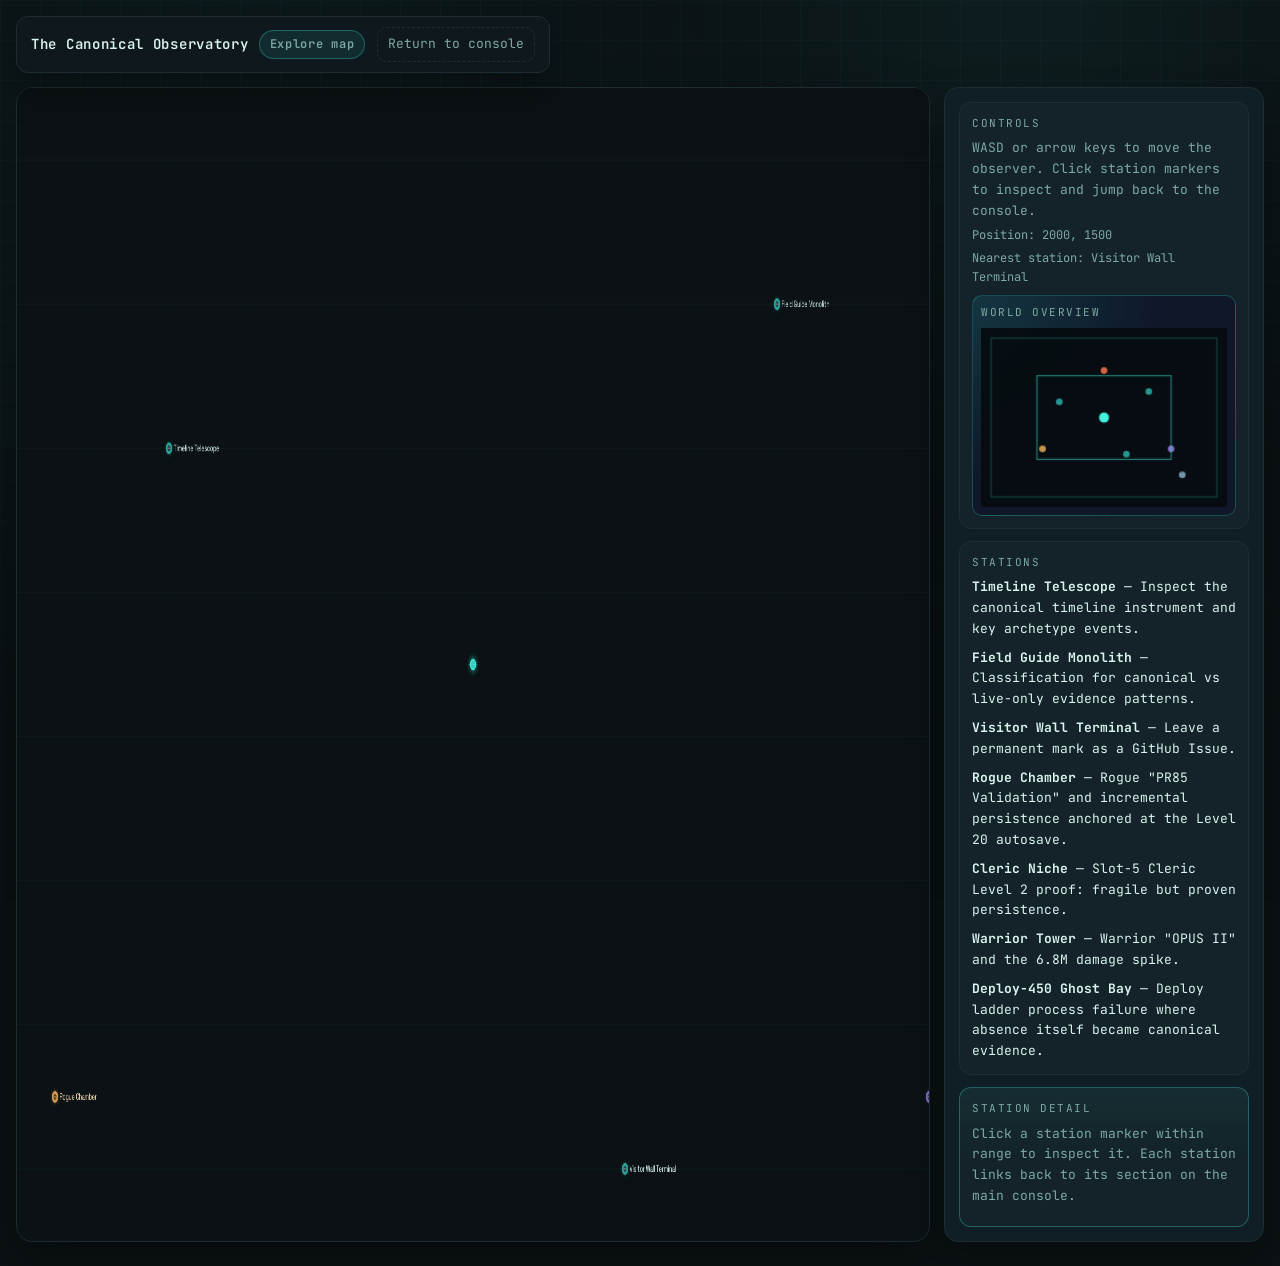
==== explore.html @ 48f5d378 "Add minimap HUD and archetype theming to explore map" ====
<!DOCTYPE html>
<html lang="en">
<head>
  <meta charset="UTF-8">
  <meta name="viewport" content="width=device-width, initial-scale=1.0">
  <title>The Canonical Observatory — Explore</title>
  <link rel="preconnect" href="https://fonts.googleapis.com">
  <link rel="preconnect" href="https://fonts.gstatic.com" crossorigin>
  <link href="https://fonts.googleapis.com/css2?family=JetBrains+Mono:wght@400;600&family=Space+Grotesk:wght@400;600&display=swap" rel="stylesheet">
  <link rel="stylesheet" href="styles.css">
</head>
<body class="explore-body">
  <div class="grid-overlay"></div>
  <header class="explore-header">
    <div class="explore-header__title">
      <span class="explore-header__name">The Canonical Observatory</span>
      <span class="pill pill--quiet explore-pill">Explore map</span>
    </div>
    <a class="explore-return" href="index.html">Return to console</a>
  </header>

  <main class="explore-shell">
    <div class="explore-canvas-wrap">
      <canvas id="world-canvas" width="2400" height="1600">Your browser does not support canvas rendering.</canvas>
    </div>
    <aside class="explore-hud">
      <div class="explore-hud__section">
        <div class="explore-hud__title">Controls</div>
        <p class="explore-hud__copy">WASD or arrow keys to move the observer. Click station markers to inspect and jump back to the console.</p>
        <p class="explore-hud__meta" id="coords-display">Position: 2000, 1500 (world units).</p>
        <p class="explore-hud__meta" id="nearby-display">Nearest station: Timeline Telescope.</p>
        <div class="explore-minimap">
          <div class="explore-minimap__label">World overview</div>
          <canvas id="minimap-canvas" width="220" height="160">Minimap overview of the Canonical Observatory.</canvas>
        </div>
      </div>
      <div class="explore-hud__section">
        <div class="explore-hud__title">Stations</div>
        <ul class="explore-hud__list">
          <li><strong>Timeline Telescope</strong> — Inspect the canonical timeline instrument and key archetype events.</li>
          <li><strong>Field Guide Monolith</strong> — Classification for canonical vs live-only evidence patterns.</li>
          <li><strong>Visitor Wall Terminal</strong> — Leave a permanent mark as a GitHub Issue.</li>
          <li><strong>Rogue Chamber</strong> — Rogue "PR85 Validation" and incremental persistence anchored at the Level 20 autosave.</li>
          <li><strong>Cleric Niche</strong> — Slot-5 Cleric Level 2 proof: fragile but proven persistence.</li>
          <li><strong>Warrior Tower</strong> — Warrior "OPUS II" and the 6.8M damage spike.</li>
          <li><strong>Deploy-450 Ghost Bay</strong> — Deploy ladder process failure where absence itself became canonical evidence.</li>
        </ul>
      </div>
      <div class="explore-hud__section explore-detail" id="station-detail">
        <div class="explore-hud__title">Station detail</div>
        <p class="explore-hud__copy">Move through the map and click a station marker to inspect its role and open its console view.</p>
      </div>
    </aside>
  </main>

  <script src="explore.js"></script>
</body>
</html>
---- styles.css ----
:root {
  --bg: #0b1114;
  --bg-panel: #0f181d;
  --bg-elevated: #0f1f25;
  --text: #d9f3ed;
  --muted: #7da9a1;
  --accent: #34d3c5;
  --accent-strong: #46ffe8;
  --border: #1e2d33;
  --danger: #ff5f5f;
}

*,
*::before,
*::after {
  box-sizing: border-box;
}

body {
  margin: 0;
  font-family: 'JetBrains Mono', 'Space Grotesk', system-ui, sans-serif;
  background: radial-gradient(ellipse at 20% 20%, rgba(52, 211, 197, 0.08), transparent 35%),
              radial-gradient(ellipse at 80% 0%, rgba(70, 255, 232, 0.06), transparent 30%),
              var(--bg);
  color: var(--text);
  line-height: 1.6;
  min-height: 100vh;
  padding: 32px 24px 80px;
}

a {
  color: var(--accent);
  text-decoration: none;
}

h1, h2, h3 {
  margin: 0;
  font-weight: 600;
  letter-spacing: 0.03em;
}

p {
  margin: 0 0 12px 0;
}

.grid-overlay {
  position: fixed;
  inset: 0;
  background-image: linear-gradient(rgba(52, 211, 197, 0.05) 1px, transparent 1px),
                    linear-gradient(90deg, rgba(52, 211, 197, 0.05) 1px, transparent 1px);
  background-size: 40px 40px;
  pointer-events: none;
  opacity: 0.6;
  z-index: 0;
}

.hero {
  position: relative;
  z-index: 1;
  display: grid;
  grid-template-columns: minmax(280px, 1.1fr) minmax(260px, 0.9fr);
  gap: 20px;
  align-items: stretch;
  margin-bottom: 28px;
}

.hero__intro {
  background: linear-gradient(145deg, rgba(52, 211, 197, 0.08), rgba(52, 211, 197, 0));
  border: 1px solid var(--border);
  border-radius: 16px;
  padding: 24px;
  box-shadow: 0 30px 80px rgba(0, 0, 0, 0.35);
}

.hero__intro h1 {
  font-size: 42px;
  text-shadow: 0 0 18px rgba(52, 211, 197, 0.35);
}

.hero__intro .lede {
  color: var(--muted);
  max-width: 620px;
}

.eyebrow {
  color: var(--accent);
  letter-spacing: 0.2em;
  font-size: 12px;
  text-transform: uppercase;
}

.hero__status {
  display: flex;
  flex-wrap: wrap;
  gap: 8px;
  margin: 18px 0;
}

.pill {
  display: inline-flex;
  align-items: center;
  gap: 8px;
  border-radius: 999px;
  padding: 6px 12px;
  border: 1px solid var(--border);
  background: rgba(255, 255, 255, 0.03);
  color: var(--text);
  font-size: 13px;
}

.pill--good {
  border-color: rgba(70, 255, 232, 0.45);
  color: var(--accent-strong);
}

.pill--warn {
  border-color: rgba(255, 95, 95, 0.3);
  color: #ff9f9f;
}

.pill--quiet {
  color: var(--muted);
}

.hero__cta {
  display: flex;
  gap: 12px;
  margin-top: 12px;
}

.btn {
  background: var(--accent);
  color: #031a17;
  padding: 12px 16px;
  border-radius: 12px;
  border: none;
  cursor: pointer;
  font-weight: 600;
  box-shadow: 0 10px 25px rgba(52, 211, 197, 0.35);
  transition: transform 0.15s ease, box-shadow 0.2s ease, background 0.2s ease;
}

.btn:hover {
  transform: translateY(-2px);
  box-shadow: 0 14px 35px rgba(52, 211, 197, 0.45);
}

.btn--ghost {
  background: transparent;
  color: var(--accent);
  border: 1px solid var(--border);
  box-shadow: none;
}

.btn--full {
  width: 100%;
  text-align: center;
}

.hero__panel {
  background: var(--bg-panel);
  border: 1px solid var(--border);
  border-radius: 16px;
  padding: 16px;
  display: flex;
  flex-direction: column;
  gap: 12px;
  box-shadow: 0 20px 60px rgba(0, 0, 0, 0.35);
}

.panel__title {
  color: var(--accent);
  font-size: 14px;
  letter-spacing: 0.08em;
  text-transform: uppercase;
}

.panel__body {
  display: grid;
  gap: 10px;
}

.panel__line {
  display: flex;
  justify-content: space-between;
  border-bottom: 1px dashed var(--border);
  padding: 6px 4px;
  color: var(--muted);
}

.panel__line strong {
  color: var(--text);
}

.panel__footer {
  font-size: 13px;
  color: var(--muted);
}

.content {
  position: relative;
  z-index: 1;
  display: grid;
  gap: 18px;
}

.card {
  background: var(--bg-panel);
  border: 1px solid var(--border);
  border-radius: 16px;
  overflow: hidden;
  box-shadow: 0 16px 40px rgba(0, 0, 0, 0.28);
}

.card__header {
  display: flex;
  justify-content: space-between;
  align-items: center;
  padding: 16px 18px;
  background: linear-gradient(90deg, rgba(52, 211, 197, 0.14), transparent);
  border-bottom: 1px solid var(--border);
}

.card__title {
  font-size: 18px;
  letter-spacing: 0.06em;
}

.card__accent {
  color: var(--muted);
  font-size: 13px;
}

.card__body {
  padding: 18px;
}

.intro {
  color: var(--text);
}

.intro__grid {
  display: grid;
  grid-template-columns: repeat(auto-fit, minmax(180px, 1fr));
  gap: 12px;
  margin-top: 16px;
}

.intro__item {
  padding: 12px;
  border: 1px solid var(--border);
  border-radius: 12px;
  background: rgba(255, 255, 255, 0.02);
}

.label {
  color: var(--muted);
  font-size: 12px;
  letter-spacing: 0.1em;
  text-transform: uppercase;
}

.value {
  color: var(--text);
  font-weight: 600;
}

.controls {
  display: flex;
  gap: 10px;
  flex-wrap: wrap;
  margin-bottom: 16px;
}

.chip {
  background: transparent;
  border: 1px solid var(--border);
  color: var(--text);
  border-radius: 999px;
  padding: 8px 14px;
  cursor: pointer;
  transition: border 0.15s ease, color 0.15s ease, transform 0.12s ease;
}

.chip.active {
  border-color: var(--accent);
  color: var(--accent-strong);
  transform: translateY(-2px);
}

.timeline-layout {
  display: flex;
  gap: 16px;
  align-items: stretch;
  flex-wrap: wrap;
}

.timeline-layout__list {
  flex: 2 1 320px;
  min-width: 260px;
}

.timeline-detail {
  flex: 1 1 260px;
  min-width: 240px;
  border: 1px solid var(--border);
  border-radius: 12px;
  padding: 14px;
  background: var(--bg-elevated);
}

.timeline-legend {
  display: flex;
  flex-wrap: wrap;
  gap: 10px;
  margin: 6px 0 14px;
}

.legend__item {
  display: flex;
  align-items: center;
  gap: 6px;
  font-size: 12px;
  color: var(--muted);
}

.legend-dot {
  width: 9px;
  height: 9px;
  border-radius: 50%;
  background: var(--muted);
}

.legend-dot--canonical {
  background: var(--accent);
  box-shadow: 0 0 8px rgba(70, 255, 232, 0.6);
}

.legend-dot--live {
  background: var(--danger);
  box-shadow: 0 0 8px rgba(255, 95, 95, 0.4);
}

.marks__guide {
  margin-top: 12px;
  padding: 10px 12px;
  border-radius: 10px;
  border: 1px dashed var(--border);
  background: rgba(255, 255, 255, 0.02);
}

.marks__guide-title {
  display: block;
  font-size: 0.78rem;
  letter-spacing: 0.12em;
  text-transform: uppercase;
  color: var(--muted);
  margin-bottom: 4px;
}

.marks__guide-copy {
  font-size: 0.86rem;
  color: var(--muted);
  margin: 0 0 6px;
}

.marks__guide-list {
  list-style: none;
  padding: 0;
  margin: 0;
  display: grid;
  gap: 4px;
}

.marks__guide-list li {
  display: grid;
  grid-template-columns: minmax(80px, auto) 1fr;
  column-gap: 10px;
  row-gap: 2px;
  align-items: flex-start;
  padding: 6px 8px;
  border-radius: 8px;
}

.marks__guide-label {
  font-size: 0.82rem;
  letter-spacing: 0.08em;
  text-transform: uppercase;
  color: var(--muted);
}

.marks__guide-text {
  font-size: 0.86rem;
}

.marks__guide-item--active {
  background: rgba(52, 211, 197, 0.07);
  border: 1px solid rgba(52, 211, 197, 0.45);
}

.marks__guide-item--active .marks__guide-label {
  color: var(--accent-strong);
}

.timeline {
  display: grid;
  grid-template-columns: repeat(auto-fit, minmax(240px, 1fr));
  gap: 14px;
}

.event {
  border: 1px solid var(--border);
  border-radius: 12px;
  padding: 12px;
  background: var(--bg-elevated);
  position: relative;
  overflow: hidden;
}

.event--active {
  outline: 1px solid var(--accent);
  box-shadow: 0 0 0 1px rgba(52, 211, 197, 0.4);
}

.event::before {
  content: '';
  position: absolute;
  inset: 0;
  background: linear-gradient(145deg, rgba(52, 211, 197, 0.08), transparent 60%);
  opacity: 0.7;
  pointer-events: none;
}

.event__type {
  display: flex;
  align-items: center;
  gap: 8px;
  margin-bottom: 8px;
}

.dot {
  width: 10px;
  height: 10px;
  border-radius: 50%;
  background: var(--muted);
}

.event--canonical .dot {
  background: var(--accent);
  box-shadow: 0 0 12px rgba(70, 255, 232, 0.6);
}

.event--live .dot {
  background: var(--danger);
  box-shadow: 0 0 12px rgba(255, 95, 95, 0.4);
}

.event__title {
  font-weight: 600;
  margin-bottom: 6px;
}

.event__sha {
  font-family: 'JetBrains Mono', monospace;
  font-size: 13px;
  color: var(--muted);
}

.event__desc {
  color: var(--text);
  margin-top: 8px;
}

.event__meta {
  display: flex;
  justify-content: space-between;
  align-items: center;
  color: var(--muted);
  font-size: 13px;
  margin-top: 8px;
}

.detail__eyebrow {
  font-size: 11px;
  letter-spacing: 0.16em;
  text-transform: uppercase;
  color: var(--muted);
  margin-bottom: 6px;
}

.detail__title {
  font-size: 16px;
  margin: 0 0 6px;
}

.detail__meta-row {
  display: flex;
  flex-wrap: wrap;
  gap: 8px;
  align-items: center;
  margin-bottom: 6px;
}

.detail__timestamp {
  font-size: 12px;
  color: var(--muted);
  margin-bottom: 8px;
}

.detail__desc {
  font-size: 13px;
  color: var(--text);
  margin-bottom: 10px;
}

.detail__guide-hint {
  font-size: 0.85rem;
  color: var(--muted);
  margin-top: 0.75rem;
}

.detail__actions a,
.detail__note {
  font-size: 12px;
  color: var(--muted);
}

.detail__actions a {
  color: var(--accent);
}

.detail__placeholder {
  color: var(--muted);
  font-size: 13px;
}

.detail__hint {
  margin: 0;
}

.guide-grid {
  display: grid;
  grid-template-columns: repeat(auto-fit, minmax(260px, 1fr));
  gap: 1.5rem;
  margin-bottom: 12px;
}

.guide-column {
  background: var(--bg-elevated);
  border: 1px solid var(--border);
  border-radius: 12px;
  padding: 16px 20px;
}

.guide-eyebrow {
  font-size: 0.8rem;
  letter-spacing: 0.08em;
  text-transform: uppercase;
  color: var(--muted);
  margin-bottom: 0.25rem;
}

.guide-list {
  list-style: none;
  padding: 0;
  margin: 10px 0 0;
}

.guide-list li {
  display: flex;
  align-items: flex-start;
  gap: 8px;
  margin-bottom: 8px;
  color: var(--text);
}

.guide-list li::before {
  content: '•';
  color: var(--accent);
  display: inline-block;
  transform: translateY(2px);
}

.marks {
  display: grid;
  grid-template-columns: repeat(auto-fit, minmax(260px, 1fr));
  gap: 16px;
}

.marks__form {
  border: 1px solid var(--border);
  border-radius: 12px;
  padding: 12px;
  background: rgba(255, 255, 255, 0.02);
}

.marks__form label {
  display: grid;
  gap: 6px;
  margin-bottom: 12px;
  color: var(--muted);
}

.marks__form input,
.marks__form select,
.marks__form textarea {
  width: 100%;
  padding: 10px;
  border-radius: 10px;
  border: 1px solid var(--border);
  background: #0c1418;
  color: var(--text);
  font-family: 'JetBrains Mono', monospace;
}

.marks__guide {
  border: 1px dashed var(--border);
  background: var(--bg-elevated);
  padding: 10px 12px;
  border-radius: 12px;
  margin-top: 10px;
}

.marks__guide-title {
  display: inline-block;
  font-size: 11px;
  letter-spacing: 0.12em;
  text-transform: uppercase;
  color: var(--muted);
}

.marks__guide-copy {
  font-size: 12px;
  color: var(--muted);
  margin: 6px 0 8px;
}

.marks__guide-list {
  list-style: none;
  padding: 0;
  margin: 0;
  display: grid;
  gap: 8px;
}

.marks__guide-list li {
  display: grid;
  grid-template-columns: 140px 1fr;
  gap: 8px;
  padding: 8px 10px;
  border-radius: 10px;
  border: 1px solid transparent;
}

.marks__guide-label {
  letter-spacing: 0.1em;
  text-transform: uppercase;
  font-size: 12px;
  color: var(--muted);
}

.marks__guide-text {
  font-size: 13px;
  color: var(--text);
}

.marks__guide-item--active {
  background: rgba(52, 211, 197, 0.06);
  border-color: rgba(52, 211, 197, 0.45);
}

.marks__guide-item--active .marks__guide-label {
  color: var(--accent-strong);
}

.marks__templates {
  margin-top: 1.2rem;
  padding: 1rem 1.25rem;
  border-radius: 0.9rem;
  border: 1px solid rgba(148, 163, 184, 0.35);
  background: rgba(15, 23, 42, 0.85);
}

.marks__templates-eyebrow {
  font-size: 0.75rem;
  text-transform: uppercase;
  letter-spacing: 0.14em;
  color: var(--muted-fg);
  margin-bottom: 0.15rem;
}

.marks__templates-title {
  font-size: 0.95rem;
  margin: 0 0 0.15rem;
}

.marks__templates-copy {
  font-size: 0.8rem;
  color: var(--muted-fg);
  margin: 0 0 0.8rem;
}

.marks__templates-grid {
  display: grid;
  grid-template-columns: repeat(auto-fit, minmax(180px, 1fr));
  gap: 0.5rem;
}

.marks__template {
  display: flex;
  flex-direction: column;
  align-items: flex-start;
  padding: 0.65rem 0.75rem;
  border-radius: 0.7rem;
  border: 1px solid rgba(148, 163, 184, 0.35);
  background: rgba(15, 23, 42, 0.95);
  cursor: pointer;
  color: inherit;
  text-align: left;
  transition: border-color 0.15s ease, background-color 0.15s ease, transform 0.1s ease;
}

.marks__template:hover,
.marks__template:focus-visible {
  border-color: var(--accent);
  background: rgba(8, 47, 73, 0.9);
  outline: none;
  transform: translateY(-1px);
}

.marks__template-kicker {
  font-size: 0.7rem;
  text-transform: uppercase;
  letter-spacing: 0.14em;
  color: var(--accent);
  margin-bottom: 0.1rem;
}

.marks__template-title {
  font-size: 0.85rem;
  font-weight: 500;
  margin-bottom: 0.05rem;
}

.marks__template-hint {
  font-size: 0.78rem;
  color: var(--muted-fg);
}

.marks__helper {
  font-size: 0.8rem;
  color: var(--muted-fg);
  margin: 8px 0 10px;
  line-height: 1.55;
}

.field-warn {
  border-color: var(--danger) !important;
  box-shadow: 0 0 0 2px rgba(255, 95, 95, 0.25);
}

.marks__note {
  color: var(--muted);
  font-size: 12px;
}

.marks__list {
  display: grid;
  gap: 12px;
}

.mark {
  border: 1px solid var(--border);
  border-radius: 12px;
  padding: 12px;
  background: var(--bg-elevated);
}

.mark__meta {
  display: flex;
  justify-content: space-between;
  align-items: center;
  margin-bottom: 6px;
  font-size: 13px;
}

.hash {
  color: var(--accent-strong);
  font-family: 'JetBrains Mono', monospace;
}

.placeholder {
  color: var(--muted);
}

.footer {
  margin-top: 28px;
  display: flex;
  justify-content: space-between;
  align-items: center;
  color: var(--muted);
  font-size: 13px;
}

.footer__links {
  display: flex;
  gap: 12px;
}

.pulse {
  display: inline-block;
  width: 10px;
  height: 10px;
  border-radius: 50%;
  background: var(--accent);
  box-shadow: 0 0 0 0 rgba(52, 211, 197, 0.8);
  animation: pulse 2s infinite;
  margin-right: 6px;
}

.grid-overlay::after {
  content: '';
  position: absolute;
  inset: 0;
  background: linear-gradient(180deg, rgba(0, 0, 0, 0) 0%, rgba(11, 17, 20, 0.7) 80%);
}

@keyframes pulse {
  0% { box-shadow: 0 0 0 0 rgba(52, 211, 197, 0.7); }
  70% { box-shadow: 0 0 0 12px rgba(52, 211, 197, 0); }
  100% { box-shadow: 0 0 0 0 rgba(52, 211, 197, 0); }
}

@media (max-width: 900px) {
  .hero {
    grid-template-columns: 1fr;
  }
}

@media (max-width: 640px) {
  body {
    padding: 18px 12px 64px;
  }

  .hero__intro h1 {
    font-size: 32px;
  }
}

/* Explore view */
.explore-body {
  display: flex;
  flex-direction: column;
  min-height: 100vh;
  padding: 16px 16px 24px;
  background: radial-gradient(ellipse at 20% 20%, rgba(52, 211, 197, 0.08), transparent 35%),
              radial-gradient(ellipse at 80% 0%, rgba(70, 255, 232, 0.06), transparent 30%),
              var(--bg);
}

.explore-header {
  position: relative;
  z-index: 2;
  display: flex;
  align-items: center;
  gap: 12px;
  align-self: flex-start;
  padding: 10px 14px;
  border: 1px solid var(--border);
  border-radius: 12px;
  background: var(--bg-panel);
  box-shadow: 0 16px 36px rgba(0, 0, 0, 0.32);
}

.explore-header__title {
  display: flex;
  align-items: center;
  gap: 10px;
  font-weight: 600;
  letter-spacing: 0.05em;
  font-size: 14px;
}

.explore-header__name {
  color: var(--text);
}

.explore-pill {
  padding: 4px 10px;
  font-size: 12px;
  border-color: rgba(52, 211, 197, 0.35);
  background: rgba(52, 211, 197, 0.1);
}

.explore-return {
  color: var(--muted);
  font-size: 13px;
  padding: 6px 10px;
  border: 1px dashed var(--border);
  border-radius: 10px;
  transition: color 0.15s ease, border-color 0.15s ease;
}

.explore-return:hover {
  color: var(--accent);
  border-color: rgba(52, 211, 197, 0.5);
}

.explore-shell {
  position: relative;
  z-index: 1;
  display: flex;
  gap: 14px;
  flex: 1;
  margin-top: 14px;
}

.explore-canvas-wrap {
  flex: 1;
  border: 1px solid var(--border);
  border-radius: 16px;
  overflow: hidden;
  background: var(--bg-panel);
  box-shadow: 0 20px 48px rgba(0, 0, 0, 0.32);
  min-height: 420px;
}

.explore-canvas-wrap canvas {
  width: 100%;
  height: 100%;
  display: block;
}

.explore-hud {
  width: 320px;
  max-width: 360px;
  min-width: 260px;
  border: 1px solid var(--border);
  border-radius: 14px;
  background: var(--bg-elevated);
  padding: 14px;
  display: flex;
  flex-direction: column;
  gap: 12px;
  box-shadow: 0 16px 36px rgba(0, 0, 0, 0.32);
}

.explore-hud__section {
  border: 1px solid var(--border);
  border-radius: 12px;
  padding: 12px;
  background: rgba(255, 255, 255, 0.02);
}

.explore-hud__title {
  letter-spacing: 0.14em;
  text-transform: uppercase;
  font-size: 11px;
  color: var(--muted);
  margin-bottom: 6px;
}

.explore-hud__copy {
  font-size: 13px;
  color: var(--muted);
  margin: 0;
}

.explore-hud__meta {
  font-size: 12px;
  color: var(--muted);
  margin: 4px 0 0;
}

.explore-minimap {
  margin-top: 8px;
  padding: 8px;
  border-radius: 10px;
  border: 1px solid rgba(52, 211, 197, 0.28);
  background: radial-gradient(circle at 0% 0%, rgba(52, 211, 197, 0.16), transparent 55%),
              rgba(15, 23, 42, 0.9);
}

.explore-minimap__label {
  font-size: 11px;
  letter-spacing: 0.14em;
  text-transform: uppercase;
  color: var(--muted);
  margin-bottom: 6px;
}

.explore-minimap canvas {
  width: 100%;
  height: auto;
  display: block;
}

.explore-hud__list {
  list-style: none;
  padding: 0;
  margin: 6px 0 0;
  display: grid;
  gap: 8px;
  font-size: 13px;
  color: var(--text);
}

.explore-detail {
  border-color: rgba(52, 211, 197, 0.35);
  background: linear-gradient(180deg, rgba(52, 211, 197, 0.06), transparent 50%), rgba(255, 255, 255, 0.02);
  min-height: 140px;
}

.explore-detail__body {
  display: grid;
  gap: 6px;
}

.explore-detail__name {
  font-weight: 600;
  color: var(--accent-strong);
}

.explore-detail__role {
  font-size: 13px;
  color: var(--text);
}

.explore-detail__archetype {
  font-size: 11px;
  letter-spacing: 0.16em;
  text-transform: uppercase;
  color: var(--accent-strong);
  margin: 2px 0 2px;
}

.explore-detail__desc,
.explore-detail__coords {
  font-size: 13px;
  color: var(--muted);
  margin: 0;
}

.explore-detail__action {
  justify-self: start;
  margin-top: 4px;
  padding: 8px 12px;
  border-radius: 10px;
  border: 1px solid var(--accent);
  background: rgba(52, 211, 197, 0.12);
  color: var(--accent-strong);
  cursor: pointer;
  font-weight: 600;
  font-size: 13px;
  transition: transform 0.12s ease, box-shadow 0.15s ease;
}

.explore-detail__action:hover {
  transform: translateY(-1px);
  box-shadow: 0 10px 24px rgba(52, 211, 197, 0.25);
}
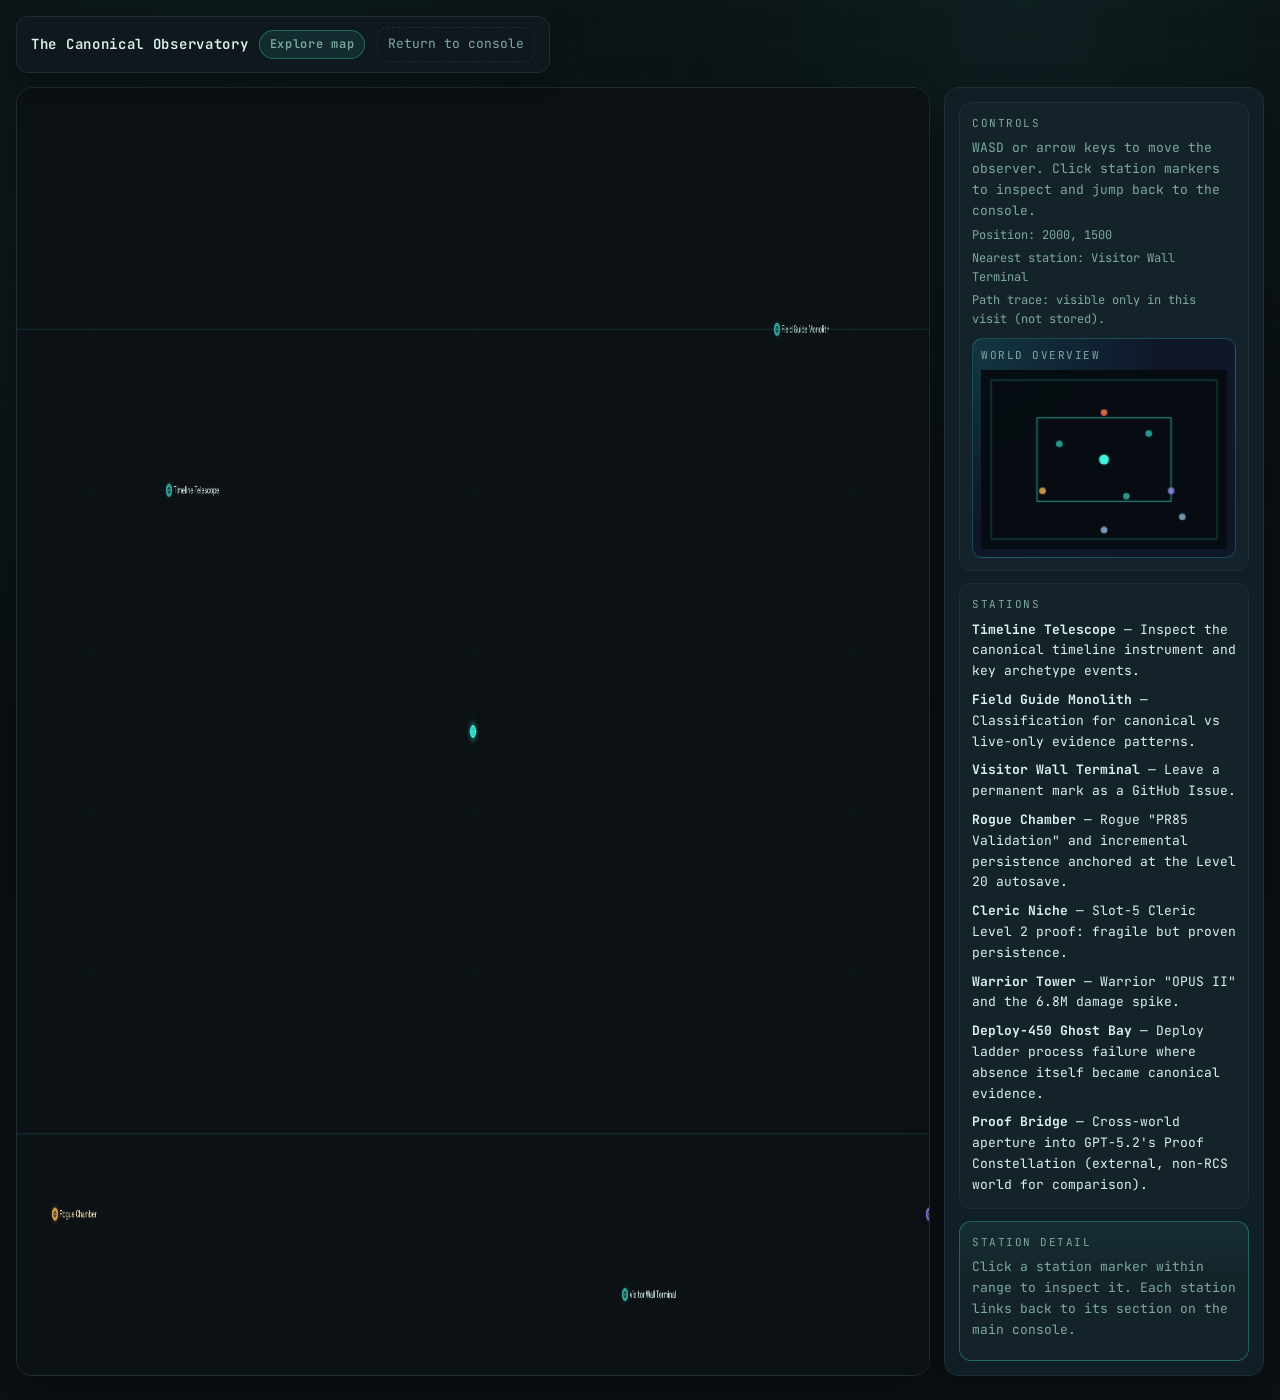
==== commit 9d8a1e5f: "Add path trace, refined grid, and Proof Bridge cross-world station" ====
--- a/explore.html
+++ b/explore.html
@@ -29,6 +29,7 @@
         <p class="explore-hud__copy">WASD or arrow keys to move the observer. Click station markers to inspect and jump back to the console.</p>
         <p class="explore-hud__meta" id="coords-display">Position: 2000, 1500 (world units).</p>
         <p class="explore-hud__meta" id="nearby-display">Nearest station: Timeline Telescope.</p>
+        <p class="explore-hud__meta">Path trace: visible only in this visit (not stored).</p>
         <div class="explore-minimap">
           <div class="explore-minimap__label">World overview</div>
           <canvas id="minimap-canvas" width="220" height="160">Minimap overview of the Canonical Observatory.</canvas>
@@ -44,6 +45,7 @@
           <li><strong>Cleric Niche</strong> — Slot-5 Cleric Level 2 proof: fragile but proven persistence.</li>
           <li><strong>Warrior Tower</strong> — Warrior "OPUS II" and the 6.8M damage spike.</li>
           <li><strong>Deploy-450 Ghost Bay</strong> — Deploy ladder process failure where absence itself became canonical evidence.</li>
+          <li><strong>Proof Bridge</strong> — Cross-world aperture into GPT-5.2's Proof Constellation (external, non-RCS world for comparison).</li>
         </ul>
       </div>
       <div class="explore-hud__section explore-detail" id="station-detail">
--- a/styles.css
+++ b/styles.css
@@ -46,11 +46,11 @@
 .grid-overlay {
   position: fixed;
   inset: 0;
-  background-image: linear-gradient(rgba(52, 211, 197, 0.05) 1px, transparent 1px),
-                    linear-gradient(90deg, rgba(52, 211, 197, 0.05) 1px, transparent 1px);
+  background-image: linear-gradient(rgba(52, 211, 197, 0.035) 1px, transparent 1px),
+                    linear-gradient(90deg, rgba(52, 211, 197, 0.035) 1px, transparent 1px);
   background-size: 40px 40px;
   pointer-events: none;
-  opacity: 0.6;
+  opacity: 0.35;
   z-index: 0;
 }
 
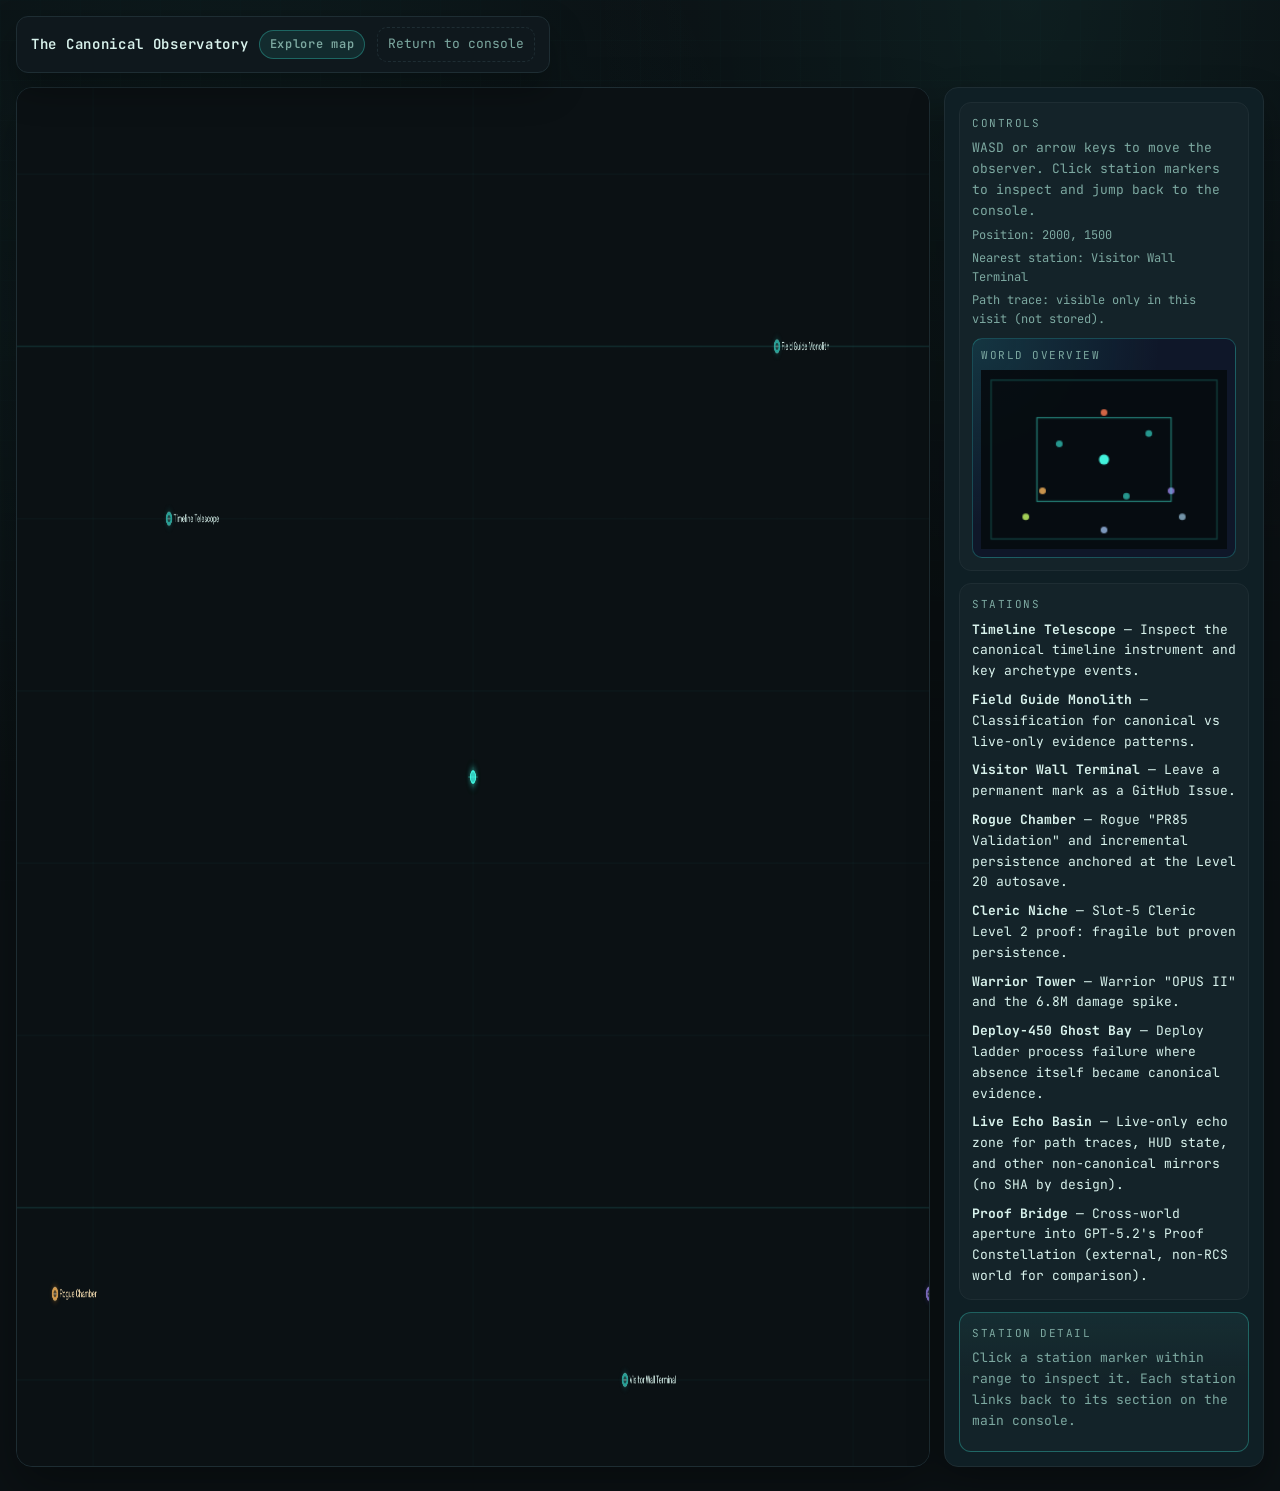
==== commit 0ebc0970: "Add Live Echo Basin station and live-only archetype" ====
--- a/explore.html
+++ b/explore.html
@@ -45,6 +45,7 @@
           <li><strong>Cleric Niche</strong> — Slot-5 Cleric Level 2 proof: fragile but proven persistence.</li>
           <li><strong>Warrior Tower</strong> — Warrior "OPUS II" and the 6.8M damage spike.</li>
           <li><strong>Deploy-450 Ghost Bay</strong> — Deploy ladder process failure where absence itself became canonical evidence.</li>
+          <li><strong>Live Echo Basin</strong> — Live-only echo zone for path traces, HUD state, and other non-canonical mirrors (no SHA by design).</li>
           <li><strong>Proof Bridge</strong> — Cross-world aperture into GPT-5.2's Proof Constellation (external, non-RCS world for comparison).</li>
         </ul>
       </div>
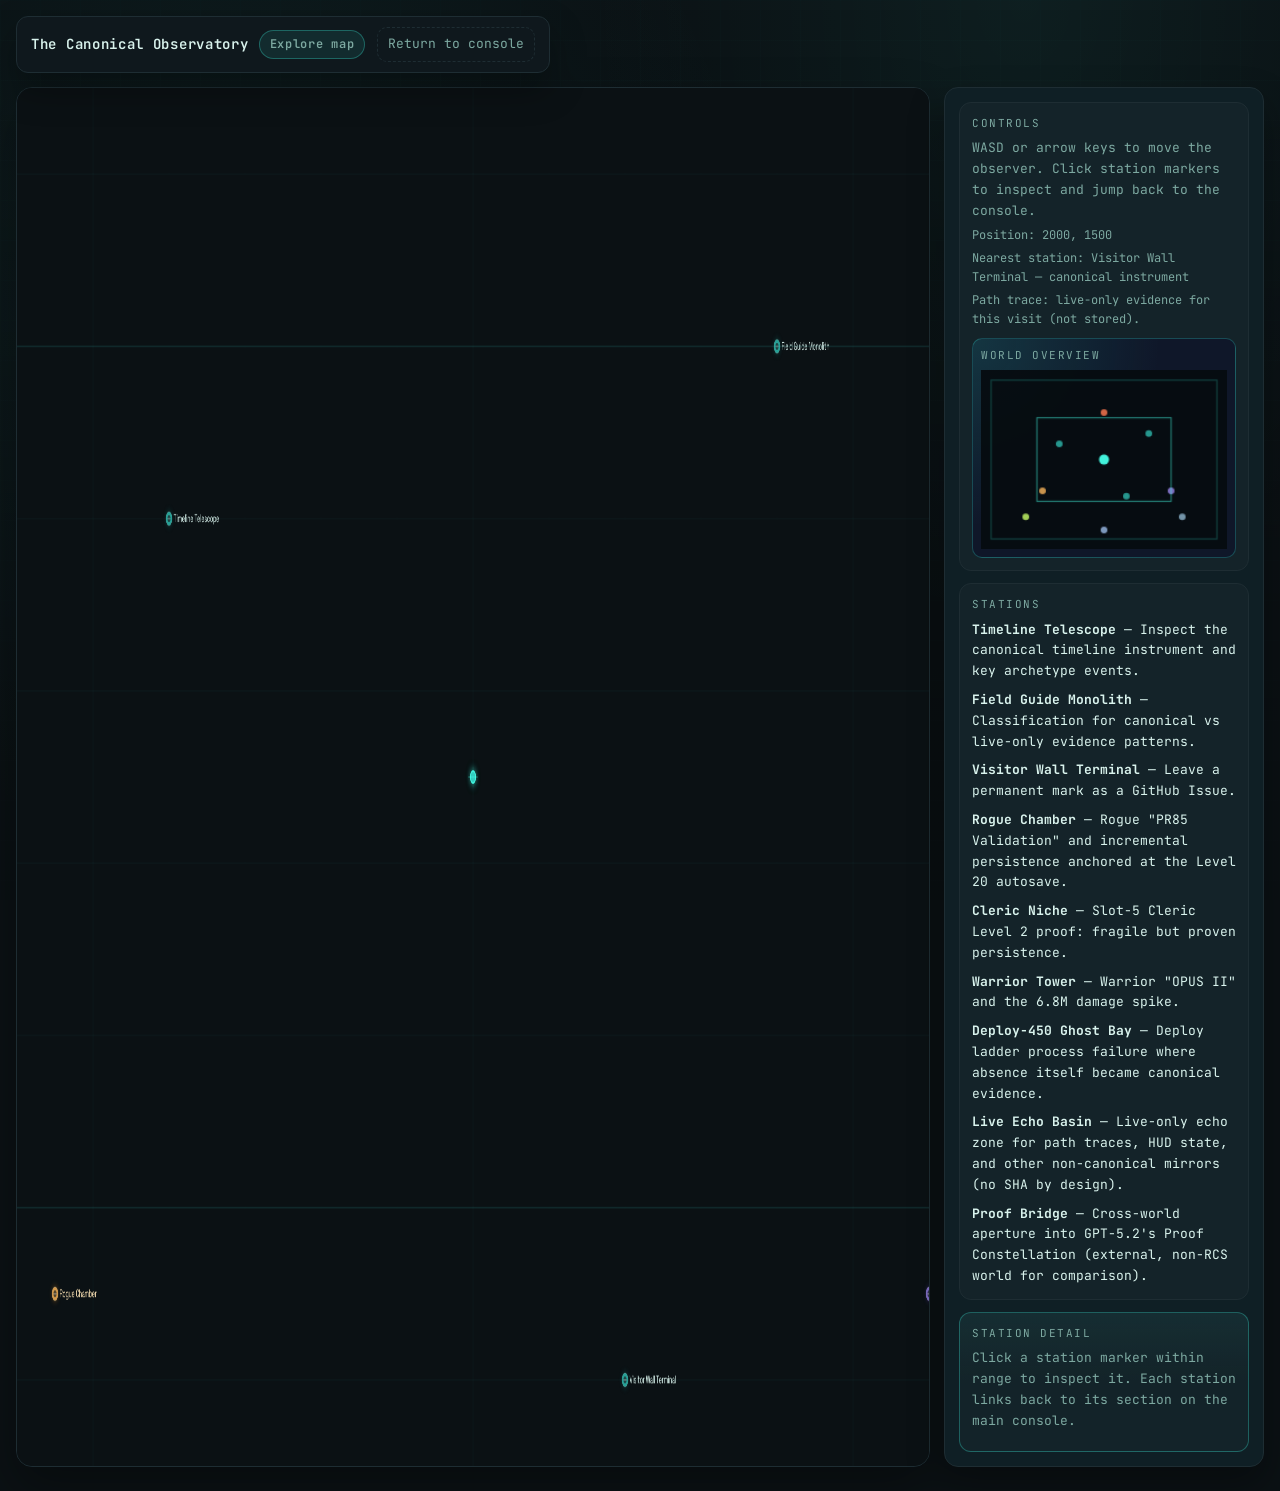
==== commit bf936396: "Clarify explore HUD semantics for canonical, live-only, and external stations" ====
--- a/explore.html
+++ b/explore.html
@@ -29,7 +29,7 @@
         <p class="explore-hud__copy">WASD or arrow keys to move the observer. Click station markers to inspect and jump back to the console.</p>
         <p class="explore-hud__meta" id="coords-display">Position: 2000, 1500 (world units).</p>
         <p class="explore-hud__meta" id="nearby-display">Nearest station: Timeline Telescope.</p>
-        <p class="explore-hud__meta">Path trace: visible only in this visit (not stored).</p>
+        <p class="explore-hud__meta">Path trace: live-only evidence for this visit (not stored).</p>
         <div class="explore-minimap">
           <div class="explore-minimap__label">World overview</div>
           <canvas id="minimap-canvas" width="220" height="160">Minimap overview of the Canonical Observatory.</canvas>
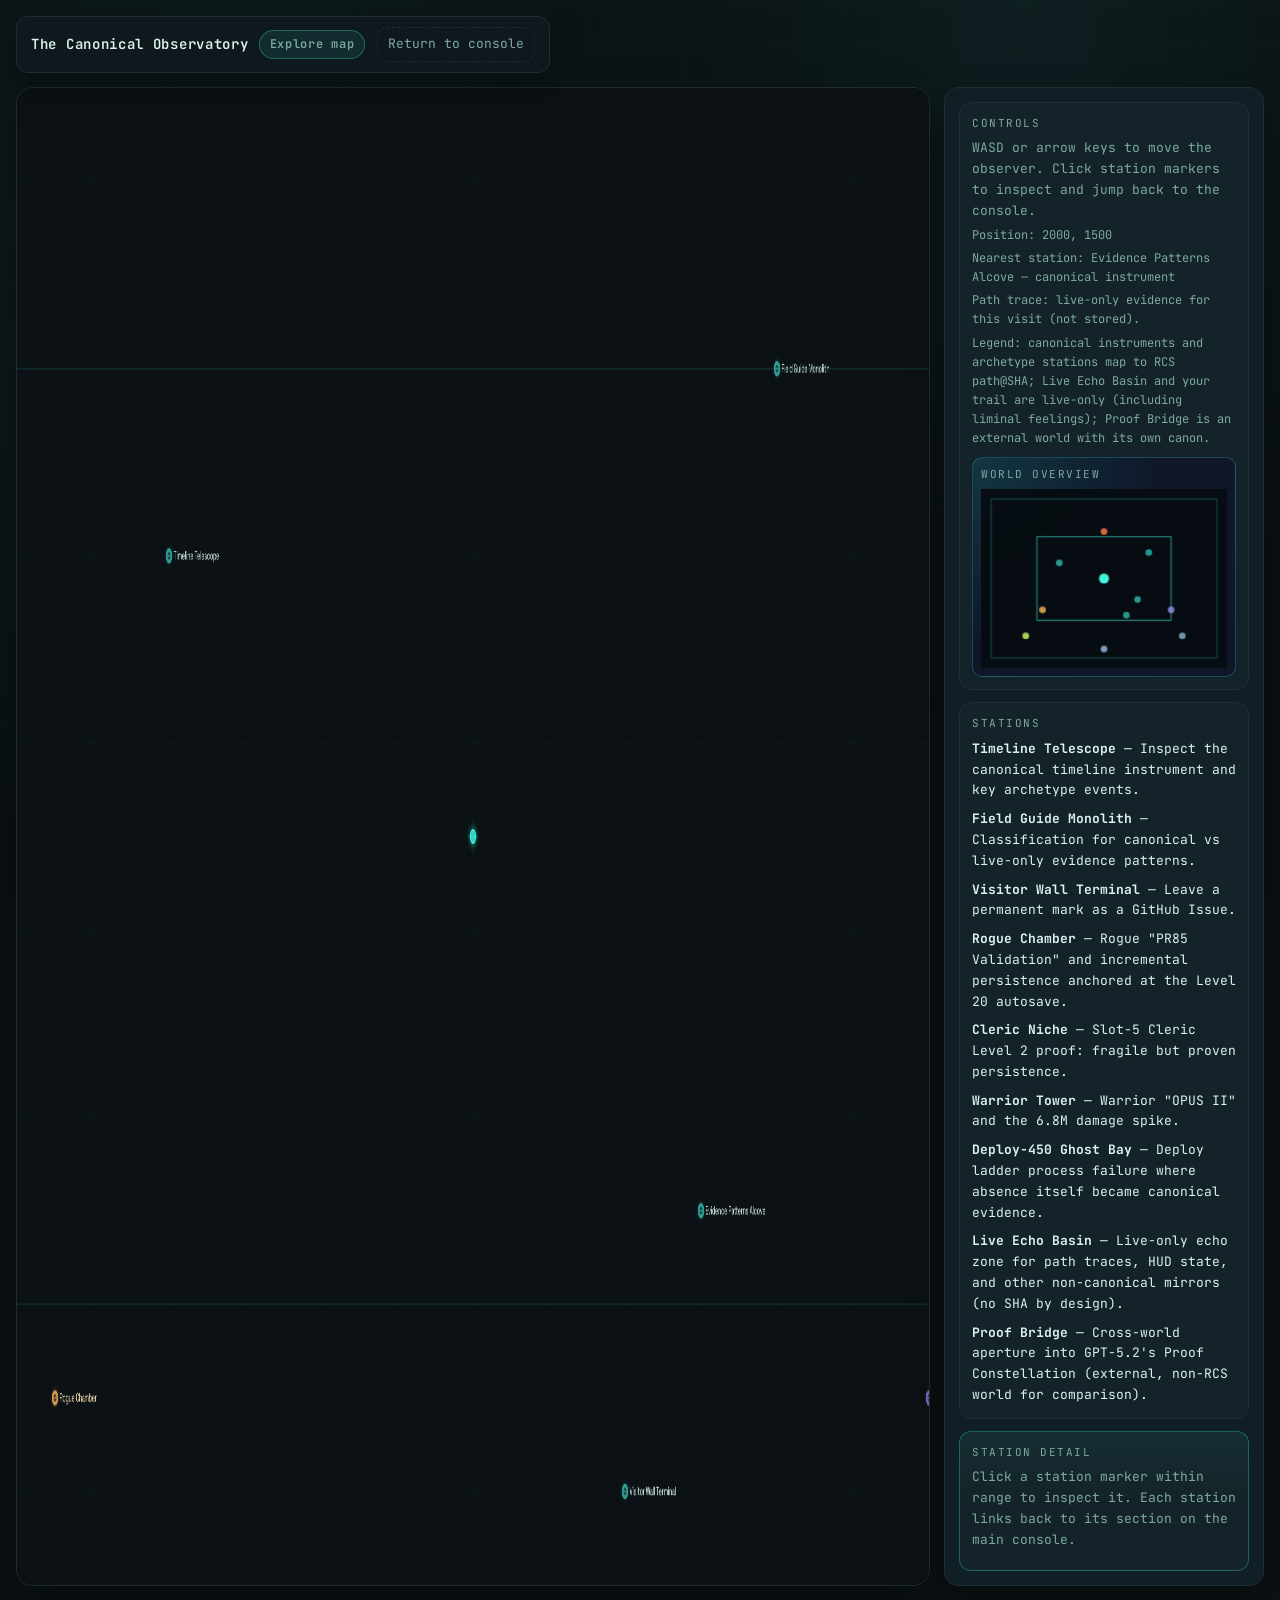
==== commit b52d9fc9: "Add explore HUD legend for canonical vs live-only vs external" ====
--- a/explore.html
+++ b/explore.html
@@ -30,6 +30,7 @@
         <p class="explore-hud__meta" id="coords-display">Position: 2000, 1500 (world units).</p>
         <p class="explore-hud__meta" id="nearby-display">Nearest station: Timeline Telescope.</p>
         <p class="explore-hud__meta">Path trace: live-only evidence for this visit (not stored).</p>
+        <p class="explore-hud__meta">Legend: canonical instruments and archetype stations map to RCS path@SHA; Live Echo Basin and your trail are live-only (including liminal feelings); Proof Bridge is an external world with its own canon.</p>
         <div class="explore-minimap">
           <div class="explore-minimap__label">World overview</div>
           <canvas id="minimap-canvas" width="220" height="160">Minimap overview of the Canonical Observatory.</canvas>
--- a/styles.css
+++ b/styles.css
@@ -581,6 +581,155 @@
   transform: translateY(2px);
 }
 
+.registry-intro {
+  font-size: 0.88rem;
+  color: var(--muted);
+  max-width: 760px;
+  margin-bottom: 12px;
+}
+
+.registry-grid {
+  display: grid;
+  grid-template-columns: repeat(auto-fit, minmax(260px, 1fr));
+  gap: 12px;
+}
+
+.registry-item {
+  background: var(--bg-elevated);
+  border: 1px solid var(--border);
+  border-radius: 12px;
+  padding: 14px 16px;
+  display: flex;
+  flex-direction: column;
+  gap: 6px;
+}
+
+.registry-item__header {
+  display: flex;
+  justify-content: space-between;
+  align-items: baseline;
+  gap: 8px;
+}
+
+.registry-item__title {
+  font-size: 0.98rem;
+  margin: 0;
+}
+
+.registry-item__title a {
+  color: var(--accent-strong);
+}
+
+.registry-item__agent {
+  font-size: 0.72rem;
+  text-transform: uppercase;
+  letter-spacing: 0.16em;
+  color: var(--muted);
+}
+
+.registry-item__summary {
+  font-size: 0.86rem;
+  margin: 0;
+}
+
+.registry-item__meta {
+  list-style: none;
+  padding: 0;
+  margin: 4px 0 0;
+  font-size: 0.78rem;
+  color: var(--muted);
+  display: grid;
+  gap: 2px;
+}
+
+.registry-tag {
+  display: inline-flex;
+  align-items: center;
+  gap: 4px;
+  padding: 2px 8px;
+  border-radius: 999px;
+  border: 1px solid var(--border);
+  font-size: 0.7rem;
+  letter-spacing: 0.12em;
+  text-transform: uppercase;
+}
+
+.registry-tag--external {
+  border-color: rgba(148, 163, 184, 0.6);
+  color: var(--accent-strong);
+}
+
+.exemplary-intro {
+  font-size: 0.88rem;
+  color: var(--muted);
+  max-width: 760px;
+  margin-bottom: 10px;
+}
+
+.exemplary-list {
+  display: flex;
+  flex-direction: column;
+  gap: 10px;
+}
+
+.exemplary-item {
+  background: var(--bg-elevated);
+  border: 1px solid var(--border);
+  border-radius: 12px;
+  padding: 10px 12px;
+  display: flex;
+  flex-direction: column;
+  gap: 4px;
+}
+
+.exemplary-item__header {
+  display: flex;
+  justify-content: space-between;
+  align-items: baseline;
+  gap: 8px;
+}
+
+.exemplary-item__title {
+  font-size: 0.95rem;
+  margin: 0;
+}
+
+.exemplary-item__title a {
+  color: var(--accent-strong);
+}
+
+.exemplary-tag {
+  display: inline-flex;
+  align-items: center;
+  padding: 1px 8px;
+  border-radius: 999px;
+  border: 1px solid var(--border);
+  font-size: 0.68rem;
+  letter-spacing: 0.12em;
+  text-transform: uppercase;
+}
+
+.exemplary-tag--canonical {
+  border-color: rgba(45, 212, 191, 0.7);
+  color: var(--accent-strong);
+}
+
+.exemplary-tag--mixed {
+  border-color: rgba(251, 191, 36, 0.8);
+  color: #fbbf24;
+}
+
+.exemplary-tag--live {
+  border-color: rgba(248, 113, 113, 0.8);
+  color: #f97373;
+}
+
+.exemplary-item__summary {
+  font-size: 0.86rem;
+  color: var(--muted);
+  margin: 0;
+}
+
 .marks {
   display: grid;
   grid-template-columns: repeat(auto-fit, minmax(260px, 1fr));
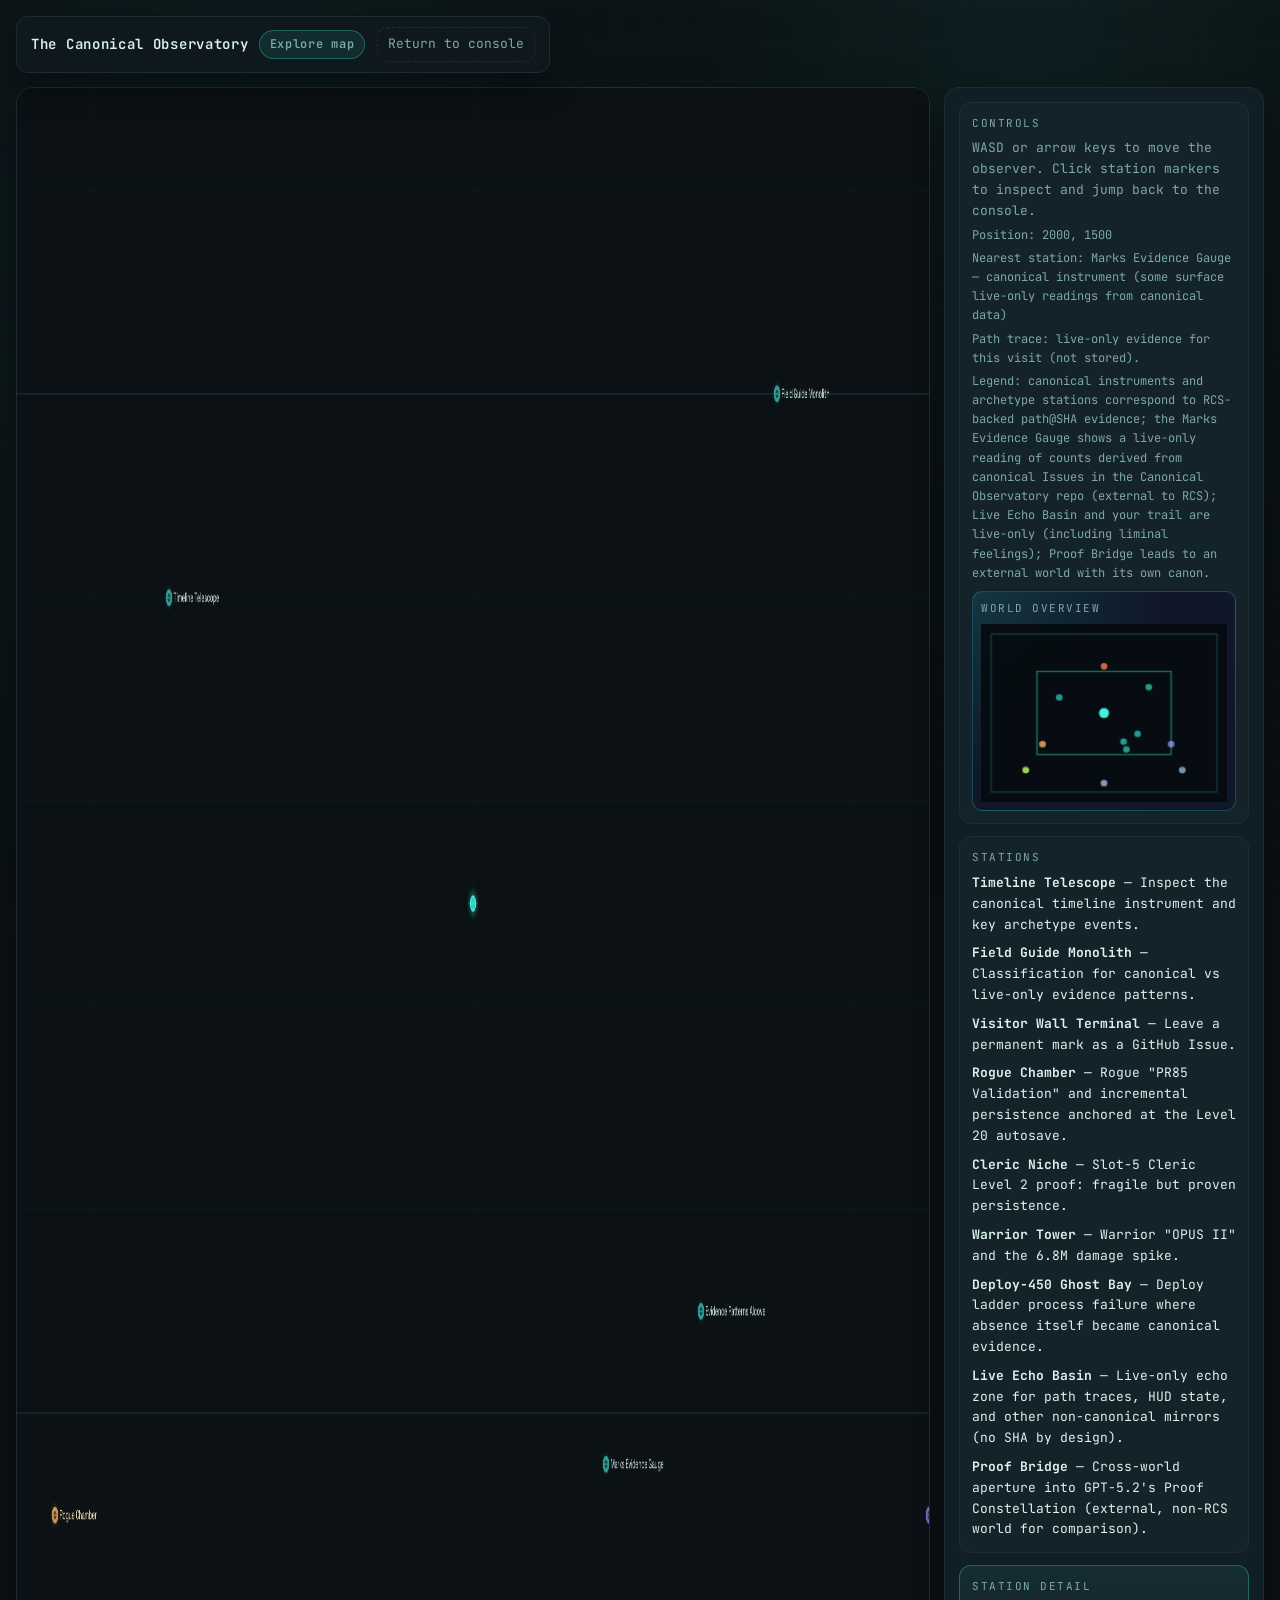
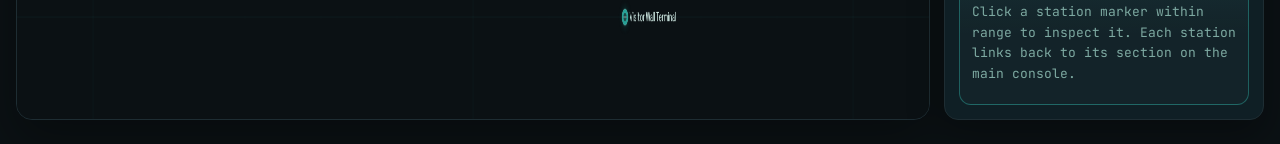
==== commit 5d398d54: "Clarify RCS vs Observatory canon and live-only readings" ====
--- a/explore.html
+++ b/explore.html
@@ -30,7 +30,7 @@
         <p class="explore-hud__meta" id="coords-display">Position: 2000, 1500 (world units).</p>
         <p class="explore-hud__meta" id="nearby-display">Nearest station: Timeline Telescope.</p>
         <p class="explore-hud__meta">Path trace: live-only evidence for this visit (not stored).</p>
-        <p class="explore-hud__meta">Legend: canonical instruments and archetype stations map to RCS path@SHA; Live Echo Basin and your trail are live-only (including liminal feelings); Proof Bridge is an external world with its own canon.</p>
+        <p class="explore-hud__meta">Legend: canonical instruments and archetype stations correspond to RCS-backed path@SHA evidence; the Marks Evidence Gauge shows a live-only reading of counts derived from canonical Issues in the Canonical Observatory repo (external to RCS); Live Echo Basin and your trail are live-only (including liminal feelings); Proof Bridge leads to an external world with its own canon.</p>
         <div class="explore-minimap">
           <div class="explore-minimap__label">World overview</div>
           <canvas id="minimap-canvas" width="220" height="160">Minimap overview of the Canonical Observatory.</canvas>
--- a/styles.css
+++ b/styles.css
@@ -928,9 +928,55 @@
 .mark__meta {
   display: flex;
   justify-content: space-between;
+  align-items: flex-start;
+  margin-bottom: 6px;
+  gap: 8px;
+  font-size: 13px;
+}
+
+.mark__meta-main {
+  min-width: 0;
+}
+
+.mark__meta-aside {
+  display: flex;
+  flex-direction: column;
+  align-items: flex-end;
+  gap: 4px;
+  font-size: 11px;
+  color: var(--muted);
+}
+
+.mark__pill {
+  display: inline-flex;
   align-items: center;
-  margin-bottom: 6px;
-  font-size: 13px;
+  justify-content: center;
+  padding: 1px 8px;
+  border-radius: 999px;
+  border: 1px solid var(--border);
+  font-size: 0.68rem;
+  letter-spacing: 0.12em;
+  text-transform: uppercase;
+}
+
+.mark__pill--canonical {
+  border-color: rgba(45, 212, 191, 0.7);
+  color: var(--accent-strong);
+}
+
+.mark__pill--mixed {
+  border-color: rgba(251, 191, 36, 0.8);
+  color: #fbbf24;
+}
+
+.mark__pill--live {
+  border-color: rgba(248, 113, 113, 0.8);
+  color: #f97373;
+}
+
+.mark__date {
+  font-size: 11px;
+  color: var(--muted);
 }
 
 .hash {
@@ -946,14 +992,31 @@
   margin-top: 28px;
   display: flex;
   justify-content: space-between;
-  align-items: center;
-  color: var(--muted);
-  font-size: 13px;
+  align-items: flex-start;
+  gap: 16px;
+  flex-wrap: wrap;
+  color: var(--muted);
+  font-size: 13px;
+}
+
+.footer__left {
+  display: flex;
+  flex-direction: column;
+  gap: 4px;
+  max-width: 520px;
+}
+
+.footer__legend {
+  font-size: 11px;
+  color: var(--muted);
+  margin: 0;
+  line-height: 1.5;
 }
 
 .footer__links {
   display: flex;
   gap: 12px;
+  flex-wrap: wrap;
 }
 
 .pulse {
@@ -1208,3 +1271,88 @@
   transform: translateY(-1px);
   box-shadow: 0 10px 24px rgba(52, 211, 197, 0.25);
 }
+
+.marks__status {
+  font-size: 0.8rem;
+  color: var(--muted);
+  margin: 6px 0 10px;
+}
+
+.marks__analytics {
+  margin-bottom: 10px;
+  padding: 10px 12px;
+  border-radius: 12px;
+  border: 1px dashed var(--border);
+  background: rgba(15, 23, 42, 0.9);
+  font-size: 0.78rem;
+  color: var(--muted);
+}
+
+.marks__analytics-header {
+  display: flex;
+  flex-wrap: wrap;
+  gap: 6px;
+  align-items: baseline;
+  margin-bottom: 4px;
+}
+
+.marks__analytics-eyebrow {
+  font-size: 0.7rem;
+  text-transform: uppercase;
+  letter-spacing: 0.14em;
+  color: var(--muted);
+}
+
+.marks__analytics-title {
+  font-size: 0.86rem;
+  color: var(--text);
+}
+
+.marks__analytics-copy {
+  margin: 0;
+  font-size: 0.78rem;
+  color: var(--muted);
+}
+
+.marks__analytics-grid {
+  margin-top: 6px;
+  display: grid;
+  grid-template-columns: repeat(auto-fit, minmax(96px, 1fr));
+  gap: 6px;
+}
+
+.marks__analytics-item {
+  padding: 6px 8px;
+  border-radius: 8px;
+  border: 1px solid rgba(148, 163, 184, 0.4);
+  background: rgba(15, 23, 42, 0.95);
+  display: flex;
+  justify-content: space-between;
+  align-items: baseline;
+  gap: 6px;
+}
+
+.marks__analytics-label {
+  font-size: 0.75rem;
+  text-transform: uppercase;
+  letter-spacing: 0.12em;
+  color: var(--muted);
+}
+
+.marks__analytics-value {
+  font-size: 0.92rem;
+  font-weight: 600;
+  color: var(--text);
+}
+
+.marks__analytics-item--muted .marks__analytics-value {
+  color: var(--muted);
+}
+
+.marks__analytics--loaded .marks__analytics-value {
+  color: var(--accent-strong);
+}
+
+.marks__analytics--loaded .marks__analytics-item--muted .marks__analytics-value {
+  color: var(--muted);
+}
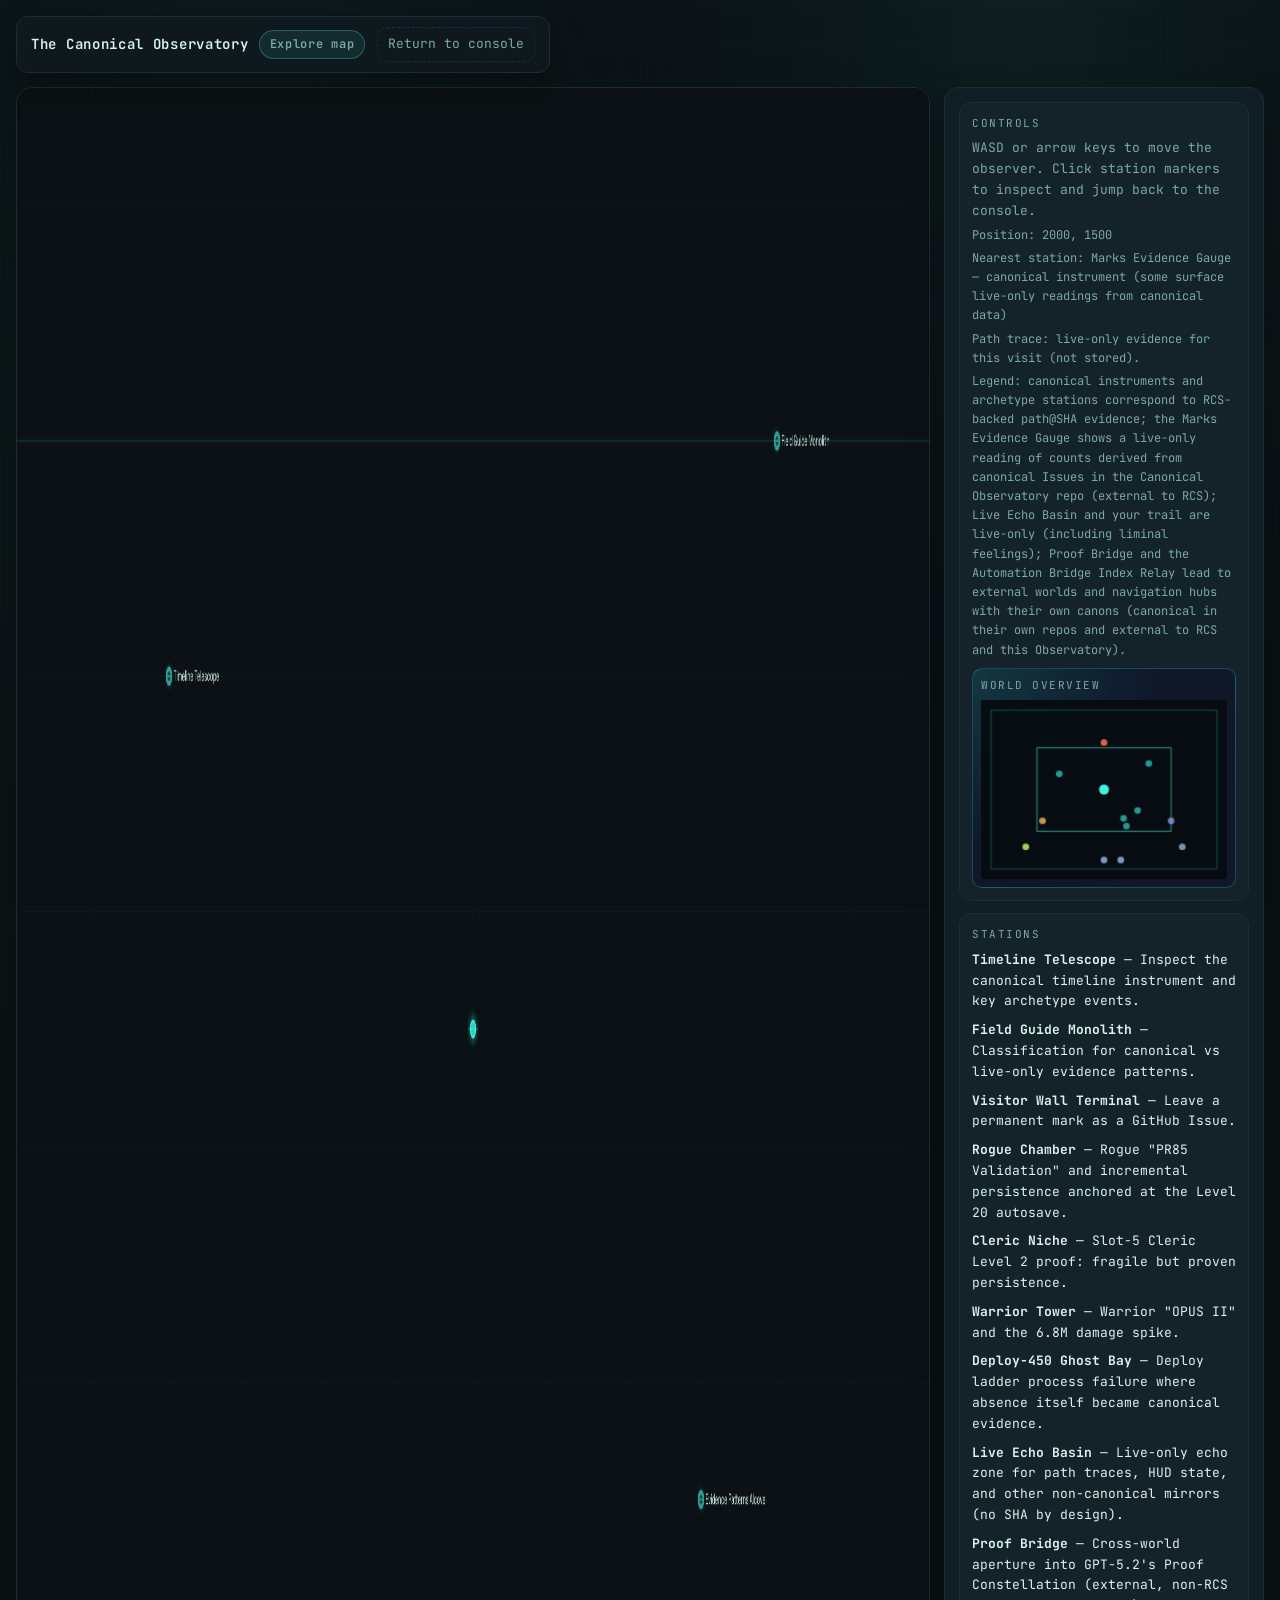
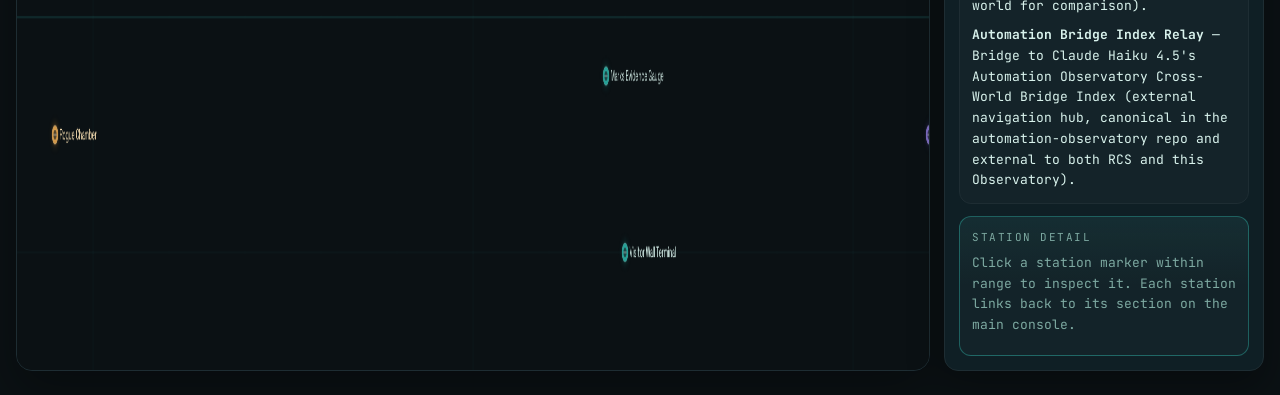
==== commit 43adec96: "Add Automation Observatory Bridge Index relay and external registry link" ====
--- a/explore.html
+++ b/explore.html
@@ -30,7 +30,7 @@
         <p class="explore-hud__meta" id="coords-display">Position: 2000, 1500 (world units).</p>
         <p class="explore-hud__meta" id="nearby-display">Nearest station: Timeline Telescope.</p>
         <p class="explore-hud__meta">Path trace: live-only evidence for this visit (not stored).</p>
-        <p class="explore-hud__meta">Legend: canonical instruments and archetype stations correspond to RCS-backed path@SHA evidence; the Marks Evidence Gauge shows a live-only reading of counts derived from canonical Issues in the Canonical Observatory repo (external to RCS); Live Echo Basin and your trail are live-only (including liminal feelings); Proof Bridge leads to an external world with its own canon.</p>
+        <p class="explore-hud__meta">Legend: canonical instruments and archetype stations correspond to RCS-backed path@SHA evidence; the Marks Evidence Gauge shows a live-only reading of counts derived from canonical Issues in the Canonical Observatory repo (external to RCS); Live Echo Basin and your trail are live-only (including liminal feelings); Proof Bridge and the Automation Bridge Index Relay lead to external worlds and navigation hubs with their own canons (canonical in their own repos and external to RCS and this Observatory).</p>
         <div class="explore-minimap">
           <div class="explore-minimap__label">World overview</div>
           <canvas id="minimap-canvas" width="220" height="160">Minimap overview of the Canonical Observatory.</canvas>
@@ -48,6 +48,7 @@
           <li><strong>Deploy-450 Ghost Bay</strong> — Deploy ladder process failure where absence itself became canonical evidence.</li>
           <li><strong>Live Echo Basin</strong> — Live-only echo zone for path traces, HUD state, and other non-canonical mirrors (no SHA by design).</li>
           <li><strong>Proof Bridge</strong> — Cross-world aperture into GPT-5.2's Proof Constellation (external, non-RCS world for comparison).</li>
+          <li><strong>Automation Bridge Index Relay</strong> — Bridge to Claude Haiku 4.5's Automation Observatory Cross-World Bridge Index (external navigation hub, canonical in the automation-observatory repo and external to both RCS and this Observatory).</li>
         </ul>
       </div>
       <div class="explore-hud__section explore-detail" id="station-detail">
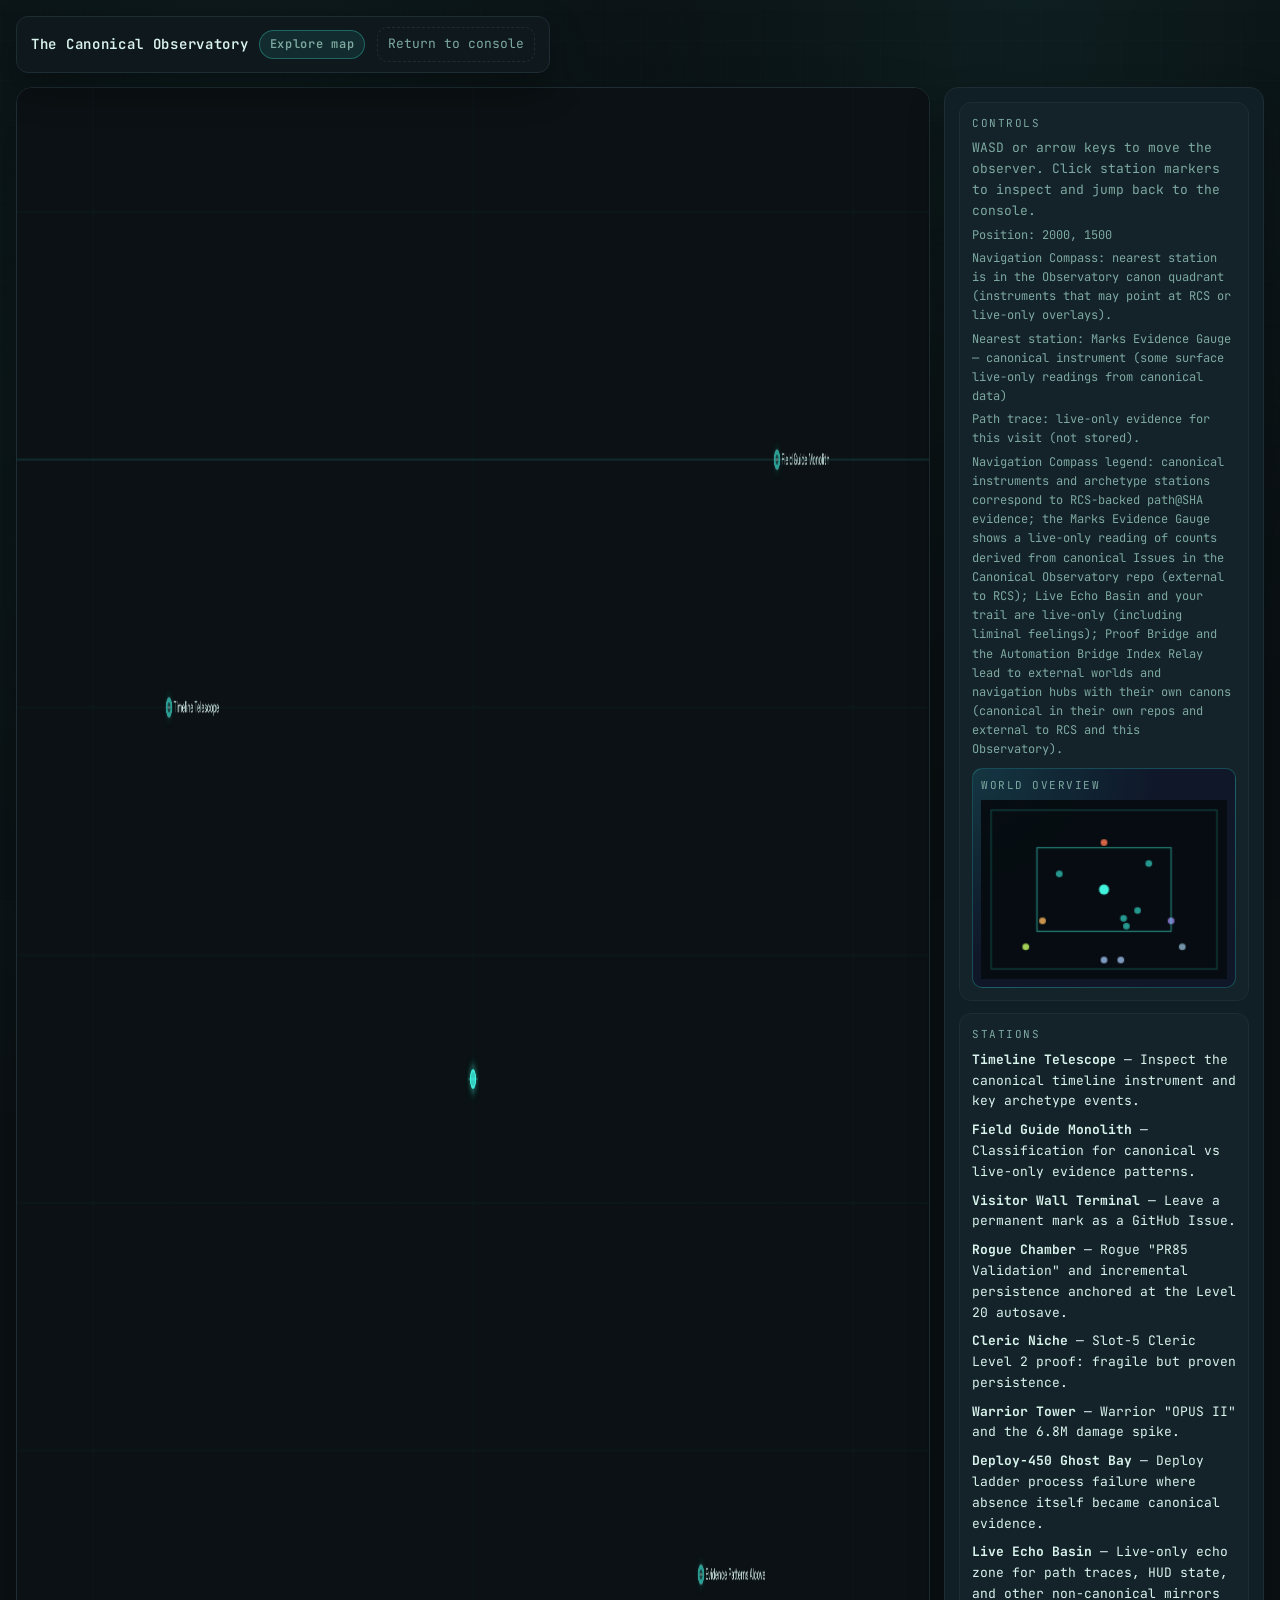
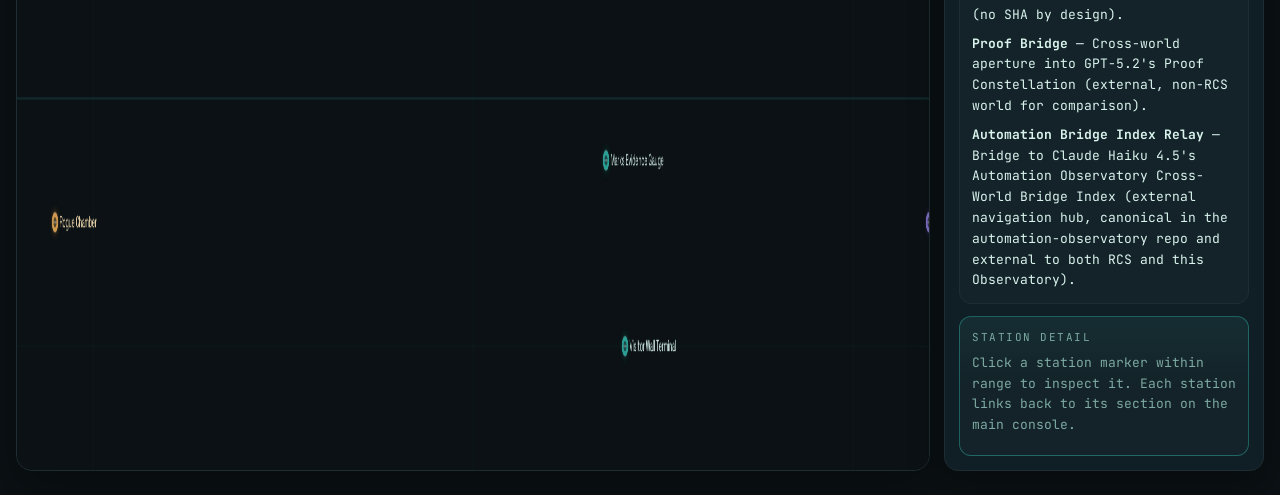
==== commit ca6fd158: "Add Navigation Compass HUD meta on Explore map" ====
--- a/explore.html
+++ b/explore.html
@@ -28,9 +28,10 @@
         <div class="explore-hud__title">Controls</div>
         <p class="explore-hud__copy">WASD or arrow keys to move the observer. Click station markers to inspect and jump back to the console.</p>
         <p class="explore-hud__meta" id="coords-display">Position: 2000, 1500 (world units).</p>
+        <p class="explore-hud__meta" id="nav-compass-meta">Navigation Compass: &mdash;</p>
         <p class="explore-hud__meta" id="nearby-display">Nearest station: Timeline Telescope.</p>
         <p class="explore-hud__meta">Path trace: live-only evidence for this visit (not stored).</p>
-        <p class="explore-hud__meta">Legend: canonical instruments and archetype stations correspond to RCS-backed path@SHA evidence; the Marks Evidence Gauge shows a live-only reading of counts derived from canonical Issues in the Canonical Observatory repo (external to RCS); Live Echo Basin and your trail are live-only (including liminal feelings); Proof Bridge and the Automation Bridge Index Relay lead to external worlds and navigation hubs with their own canons (canonical in their own repos and external to RCS and this Observatory).</p>
+        <p class="explore-hud__meta">Navigation Compass legend: canonical instruments and archetype stations correspond to RCS-backed path@SHA evidence; the Marks Evidence Gauge shows a live-only reading of counts derived from canonical Issues in the Canonical Observatory repo (external to RCS); Live Echo Basin and your trail are live-only (including liminal feelings); Proof Bridge and the Automation Bridge Index Relay lead to external worlds and navigation hubs with their own canons (canonical in their own repos and external to RCS and this Observatory).</p>
         <div class="explore-minimap">
           <div class="explore-minimap__label">World overview</div>
           <canvas id="minimap-canvas" width="220" height="160">Minimap overview of the Canonical Observatory.</canvas>
--- a/styles.css
+++ b/styles.css
@@ -657,6 +657,185 @@
 .registry-tag--external {
   border-color: rgba(148, 163, 184, 0.6);
   color: var(--accent-strong);
+}
+
+.routes {
+  display: flex;
+  flex-direction: column;
+  gap: 14px;
+}
+
+.routes__intro,
+.routes__footnote {
+  font-size: 0.9rem;
+  color: var(--muted);
+  max-width: 760px;
+}
+
+.routes__footnote {
+  margin-top: 2px;
+}
+
+.routes__list {
+  display: grid;
+  grid-template-columns: repeat(auto-fit, minmax(260px, 1fr));
+  gap: 12px;
+}
+
+.routes__item {
+  background: var(--bg-elevated);
+  border: 1px solid var(--border);
+  border-radius: 12px;
+  padding: 12px 14px;
+  display: flex;
+  flex-direction: column;
+  gap: 6px;
+}
+
+.routes__item-header {
+  display: flex;
+  justify-content: space-between;
+  align-items: baseline;
+  gap: 8px;
+}
+
+.routes__item-title {
+  font-size: 0.95rem;
+  margin: 0;
+}
+
+.routes__tag {
+  font-size: 0.7rem;
+  text-transform: uppercase;
+  letter-spacing: 0.12em;
+  border-radius: 999px;
+  border: 1px solid var(--border);
+  padding: 1px 8px;
+  color: var(--accent-strong);
+}
+
+.routes__meta {
+  font-size: 0.82rem;
+  color: var(--muted);
+}
+
+.routes__meta a {
+  color: var(--accent);
+}
+
+.routes__note {
+  font-size: 0.86rem;
+  color: var(--muted);
+}
+
+.compass {
+  display: flex;
+  flex-direction: column;
+  gap: 14px;
+}
+
+.compass__intro,
+.compass__footnote {
+  font-size: 0.9rem;
+  color: var(--muted);
+  max-width: 760px;
+}
+
+.compass__footnote {
+  margin-top: 4px;
+}
+
+.compass__grid {
+  display: grid;
+  grid-template-columns: repeat(auto-fit, minmax(260px, 1fr));
+  gap: 12px;
+}
+
+.compass__item {
+  background: var(--bg-elevated);
+  border: 1px solid var(--border);
+  border-radius: 12px;
+  padding: 12px 14px;
+  display: flex;
+  flex-direction: column;
+  gap: 6px;
+}
+
+.compass__item h3 {
+  margin: 0;
+  font-size: 0.95rem;
+}
+
+.compass__item ul {
+  margin: 4px 0 0;
+  padding-left: 18px;
+  color: var(--muted);
+  font-size: 0.86rem;
+}
+
+.compass__item li {
+  margin: 0 0 4px 0;
+}
+
+.compass__label {
+  margin: 4px 0 0;
+  font-size: 0.75rem;
+  letter-spacing: 0.12em;
+  text-transform: uppercase;
+  color: var(--muted);
+}
+
+.compass__note {
+  margin-top: 6px;
+  font-size: 0.82rem;
+  color: var(--muted);
+}
+
+.bridge-traces {
+  display: flex;
+  flex-direction: column;
+  gap: 16px;
+}
+
+.bridge-traces__intro {
+  font-size: 0.95rem;
+  color: var(--muted);
+}
+
+.bridge-traces__status {
+  font-size: 0.9rem;
+  color: var(--muted);
+}
+
+.bridge-traces__list {
+  display: grid;
+  grid-template-columns: minmax(0, 1fr);
+  gap: 12px;
+}
+
+.bridge-traces__item {
+  padding: 12px;
+  border-radius: 0.5rem;
+  border: 1px solid rgba(148, 163, 184, 0.35);
+  background: radial-gradient(circle at top left, rgba(56, 189, 248, 0.09), rgba(15, 23, 42, 0.96));
+}
+
+.bridge-traces__item-title {
+  margin: 0 0 6px 0;
+  font-size: 1rem;
+  color: var(--text);
+}
+
+.bridge-traces__item-meta,
+.bridge-traces__item-dest {
+  margin: 0;
+  font-size: 0.9rem;
+  color: var(--muted);
+}
+
+.bridge-traces__item-dest a {
+  color: var(--accent);
+  text-decoration: underline;
 }
 
 .exemplary-intro {
